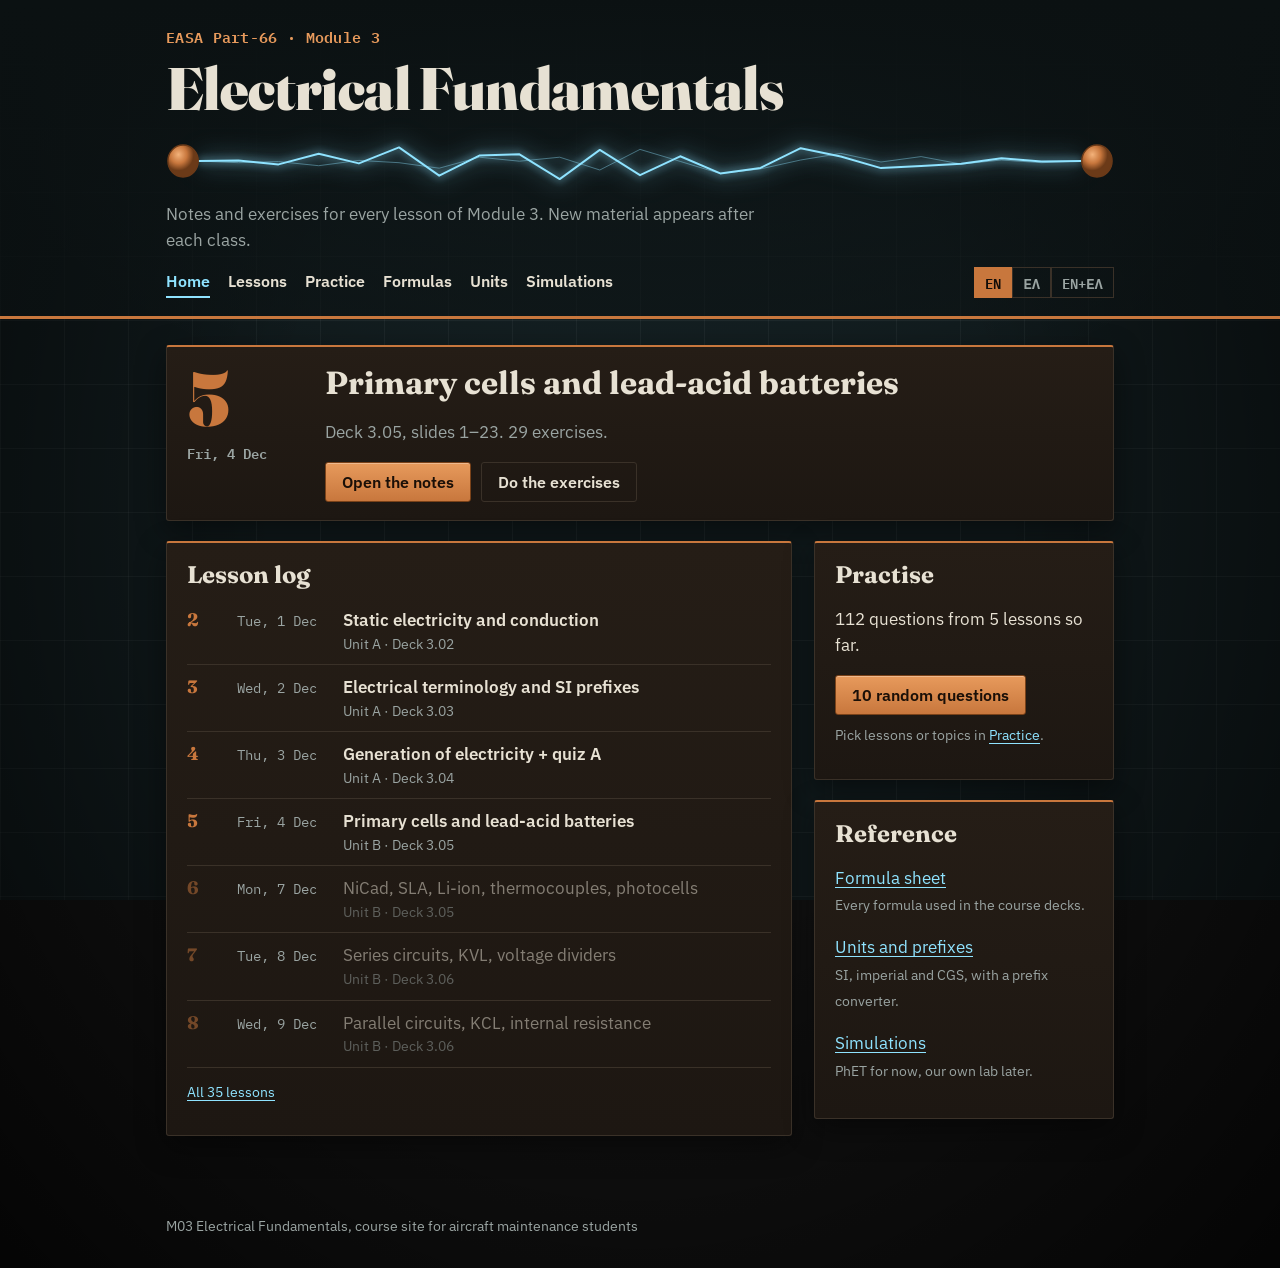
==== index.html @ 96c4f8b4 "Version-stamp scripts and styles so browsers never mix new pages with cached old files Co-Authored-B" ====
<!DOCTYPE html>
<html lang="en">
<head>
<meta charset="utf-8">
<meta name="viewport" content="width=device-width, initial-scale=1">
<title>Electrical Fundamentals · M03</title>
<link rel="stylesheet" href="assets/lab.css?v=0a7dfa27">
</head>
<body>
<main>
  <section class="panel" id="today" aria-live="polite"></section>
  <div class="cols">
    <section class="panel"><h2>Lesson log</h2><ol class="log" id="log"></ol>
      <p class="small"><a href="lessons.html">All 35 lessons</a></p></section>
    <aside>
      <section class="panel"><h2>Practise</h2><div id="practice"></div></section>
      <section class="panel"><h2>Reference</h2>
        <p><a href="formulas.html">Formula sheet</a><br><span class="mute small">Every formula used in the course decks.</span></p>
        <p><a href="units.html">Units and prefixes</a><br><span class="mute small">SI, imperial and CGS, with a prefix converter.</span></p>
        <p><a href="sims.html">Simulations</a><br><span class="mute small">PhET for now, our own lab later.</span></p>
      </section>
    </aside>
  </div>
</main>
<footer>M03 Electrical Fundamentals, course site for aircraft maintenance students</footer>
<script src="data/lessons.js?v=40550939"></script>
<script src="data/bank.js?v=d99ef734"></script>
<script src="assets/core.js?v=77472d13"></script>
<script>
// Home page: the latest published lesson, the lesson log around it, and quick practice links.
class HomePage {
  constructor() { this.bank = new Bank(window.M3_BANK); this.today = new Date().toISOString().slice(0, 10); }

  latest() {
    const pub = Site.published().filter(l => l.date <= this.today);
    return pub[pub.length - 1] || Site.published()[0];
  }

  renderToday() {
    const l = this.latest();
    if (!l) { $('today').innerHTML = '<h2>No lessons published yet</h2><p class="mute">The first lesson appears here on its day.</p>'; return; }
    const n = this.bank.pick({lessons: [l.id]}).length;
    const when = l.date === this.today ? 'Today' : Site.fmtDate(l.date);
    $('today').innerHTML = `<div class="today"><div class="no">${l.n}<small>${esc(when)}</small></div><div>
      <h2>${esc(l.title.en)}</h2>
      <p class="mute">Deck ${esc(l.topics.join(', '))}${l.slides ? ', slides ' + esc(l.slides) : ''}. ${n} exercises.</p>
      <div class="row"><a class="btn" href="lesson.html?id=${l.id}">Open the notes</a>
      <a class="btn alt" href="lesson.html?id=${l.id}#exercises">Do the exercises</a></div></div></div>`;
  }

  renderLog() {
    const all = Site.lessons(), cur = this.latest(), i = Math.max(0, all.indexOf(cur));
    const slice = all.slice(Math.max(0, i - 3), i + 4);
    const best = Store.get('best', {});
    $('log').innerHTML = slice.map(l => {
      const pub = l.status === 'published', b = best['lesson-' + l.id];
      const title = pub ? `<a href="lesson.html?id=${l.id}">${esc(l.title.en)}</a>` : esc(l.title.en);
      return `<li class="${pub ? '' : 'planned'}"><span class="n">${l.n}</span><span class="d">${esc(Site.fmtDate(l.date))}</span>
        <span class="t">${title}<small>${esc((l.unit && l.unit !== 'R' ? 'Unit ' + l.unit + ' · ' : '') + (l.topics.length > 3 ? 'Review' : 'Deck ' + l.topics.join(', ')))}</small></span>
        <span class="q">${b ? b.ok + '/' + b.n : ''}</span></li>`;
    }).join('');
  }

  renderPractice() {
    const qs = this.bank.pick(), lessons = [...new Set(qs.map(q => q.lesson))];
    $('practice').innerHTML = `<p>${qs.length} questions from ${lessons.length} lesson${lessons.length === 1 ? '' : 's'} so far.</p>
      <div class="row"><a class="btn" href="practice.html?n=10">10 random questions</a></div>
      <p class="small mute" style="margin-top:10px">Pick lessons or topics in <a href="practice.html">Practice</a>.</p>`;
  }

  init() { Site.header('Notes and exercises for every lesson of Module 3. New material appears after each class.');
    this.renderToday(); this.renderLog(); this.renderPractice(); }
}
new HomePage().init();
</script>
</body>
</html>
---- assets/lab.css ----
/* M03 Electrical Fundamentals: "mad scientist's lab" theme.
   Dark tiled lab wall, bakelite panels with copper edges, lesson notes on graph-paper notebook pages,
   one Tesla arc in the header. Edit the variables below for quick changes. */
@import url("https://fonts.googleapis.com/css2?family=Fraunces:opsz,wght@9..144,500;9..144,700;9..144,900&family=IBM+Plex+Sans:wght@400;600&family=IBM+Plex+Mono:wght@400;600&family=Caveat:wght@600&display=swap");

:root {
  --wall: #10191b;        /* lab tiles */
  --bench: #1d1712;       /* bakelite panels */
  --bench-2: #251d16;
  --copper: #c8773d;      /* coils, edges, buttons */
  --copper-hi: #e79a5c;
  --arc: #8fe3ff;         /* spark blue: links, focus, the arc */
  --hazard: #f0c23b;      /* warnings only */
  --paper: #ece5d2;       /* notebook pages */
  --paper-ink: #22201b;
  --paper-grid: rgba(60, 110, 140, .16);
  --redink: #b23a2a;      /* margin notes */
  --text: #e7e1d3;
  --mute: #9aa4a2;
  --line: #3a3128;
  --ok: #6fd39a;
  --bad: #ff7a6b;
  --display: "Fraunces", Georgia, serif;
  --body: "IBM Plex Sans", system-ui, sans-serif;
  --mono: "IBM Plex Mono", ui-monospace, Consolas, monospace;
  --hand: "Caveat", "Segoe Print", cursive;
  color-scheme: dark;
}

* { box-sizing: border-box; }
html { -webkit-text-size-adjust: 100%; }
body {
  margin: 0; color: var(--text); font: 17px/1.55 var(--body);
  background:
    radial-gradient(ellipse 80% 50% at 50% 0%, rgba(143, 227, 255, .10), transparent 70%),
    radial-gradient(ellipse at 50% 40%, transparent 40%, rgba(0, 0, 0, .75) 100%),
    url("data:image/svg+xml;utf8,<svg xmlns='http://www.w3.org/2000/svg' width='64' height='64'><rect width='64' height='64' fill='%2310191b'/><path d='M0 .5H64M.5 0V64' stroke='%23ffffff' stroke-opacity='.045'/></svg>") fixed;
  min-height: 100vh;
}
a { color: var(--arc); text-underline-offset: 3px; }
a:hover { color: #fff; }
:focus-visible { outline: 2px solid var(--arc); outline-offset: 3px; }
::selection { background: var(--copper); color: #120d09; }
h1, h2, h3 { font-family: var(--display); font-weight: 700; line-height: 1.15; margin: 0 0 .4em; }
h2 { font-size: 28px; }
h3 { font-size: 21px; margin-top: 1.2em; }
code, .mono { font-family: var(--mono); font-size: .92em; }

/* ---------- header: title + the arc ---------- */
.lab-head { position: relative; padding: 28px 0 18px; border-bottom: 3px solid var(--copper);
  background: linear-gradient(#0b1112, rgba(11, 17, 18, .6)); }
.lab-head .wrap { max-width: 980px; margin: 0 auto; padding: 0 16px; }
.lab-head h1 { font-size: clamp(34px, 6vw, 60px); font-weight: 900; letter-spacing: -.01em; margin: 0;
  font-variation-settings: "opsz" 144; cursor: pointer; }
.lab-head h1 small { display: block; font: 600 15px/1.3 var(--mono); color: var(--copper-hi); letter-spacing: .02em; margin-bottom: 6px; }
.lab-head p { margin: 8px 0 0; color: var(--mute); max-width: 62ch; }
.arc { display: block; width: 100%; height: 64px; margin: 6px 0 2px; overflow: visible; }
.arc .electrode { fill: url(#copperGrad); stroke: #6b3a18; stroke-width: 1.5; }
.arc .bolt { fill: none; stroke: var(--arc); stroke-width: 2; stroke-linejoin: round;
  filter: drop-shadow(0 0 4px var(--arc)) drop-shadow(0 0 12px rgba(143, 227, 255, .6)); }
.arc .bolt.faint { stroke-width: 1; opacity: .45; }
.site-nav { display: flex; flex-wrap: wrap; gap: 6px 18px; margin-top: 14px; }
.site-nav a { color: var(--text); text-decoration: none; font-weight: 600; font-size: 16px; padding: 2px 0;
  border-bottom: 2px solid transparent; }
.site-nav a:hover, .site-nav a[aria-current=page] { color: var(--arc); border-bottom-color: var(--arc); }
.lang { margin-left: auto; display: inline-flex; gap: 0; }
.lang button { background: transparent; color: var(--mute); border: 1px solid var(--line); padding: 2px 10px;
  font: 600 14px var(--mono); cursor: pointer; }
.lang button[aria-pressed=true] { color: #120d09; background: var(--copper); border-color: var(--copper); }

/* ---------- layout ---------- */
main { max-width: 980px; margin: 26px auto 60px; padding: 0 16px; }
.cols { display: grid; grid-template-columns: minmax(0, 1fr) 300px; gap: 22px; align-items: start; }
@media (max-width: 860px) { .cols { grid-template-columns: 1fr; } }
.panel { background: linear-gradient(var(--bench-2), var(--bench)); border: 1px solid var(--line);
  border-top: 2px solid var(--copper); border-radius: 3px; padding: 18px 20px; margin-bottom: 20px;
  box-shadow: 0 10px 30px rgba(0, 0, 0, .45); }
.panel h2 { font-size: 24px; }
.mute { color: var(--mute); }
.small { font-size: 14px; }
.row { display: flex; flex-wrap: wrap; gap: 10px; align-items: center; }
.spacer { flex: 1; }

/* ---------- buttons, chips, inputs ---------- */
.btn, button.btn { display: inline-block; font: 600 16px var(--body); cursor: pointer; text-decoration: none;
  color: #1a0f07; background: linear-gradient(var(--copper-hi), var(--copper)); border: 1px solid #7a4219;
  border-radius: 3px; padding: 9px 16px; box-shadow: inset 0 1px 0 rgba(255, 255, 255, .3); }
.btn:hover { filter: brightness(1.1); color: #1a0f07; }
.btn.alt { background: transparent; color: var(--text); border-color: var(--line); box-shadow: none; }
.btn.alt:hover { border-color: var(--arc); color: var(--arc); }
.btn[disabled] { opacity: .45; cursor: default; filter: none; }
.chips { display: flex; flex-wrap: wrap; gap: 6px; }
.chip { font: 400 14px var(--body); color: var(--text); background: rgba(255, 255, 255, .03); border: 1px solid var(--line);
  border-radius: 99px; padding: 3px 12px; cursor: pointer; text-decoration: none; }
.chip:hover { border-color: var(--arc); color: var(--arc); }
.chip[aria-pressed=true] { background: var(--arc); border-color: var(--arc); color: #06161c; }
.chip small { opacity: .7; margin-left: 4px; }
label { display: block; font-size: 14px; color: var(--mute); margin-bottom: 4px; }
input, select { font: 16px var(--body); color: var(--text); background: #0d1314; border: 1px solid var(--line);
  border-radius: 3px; padding: 8px 10px; }
fieldset { border: 0; padding: 0; margin: 0 0 14px; }
legend { font-family: var(--display); font-weight: 700; font-size: 18px; margin-bottom: 6px; }

/* ---------- today's experiment (home hero) ---------- */
.today { display: grid; grid-template-columns: 120px minmax(0, 1fr); gap: 18px; align-items: start; }
@media (max-width: 560px) { .today { grid-template-columns: 1fr; } }
.today .no { font: 900 76px/0.9 var(--display); color: var(--copper); font-variation-settings: "opsz" 144; }
.today .no small { display: block; font: 600 14px var(--mono); color: var(--mute); margin-top: 8px; }
.today h2 { font-size: 32px; margin-bottom: 6px; }

/* ---------- course units (lessons page) ---------- */
.unit-jump { margin-bottom: 14px; }
.unit { scroll-margin-top: 12px; }
.unit-head { display: grid; grid-template-columns: 52px minmax(0, 1fr) auto; gap: 14px; align-items: center; margin-bottom: 10px; }
.unit-head h2 { margin: 0; }
.unit-head p { margin: 2px 0 0; }
.unit-head .alt { display: block; font-size: 16px; color: var(--mute); font-weight: 400; }
.unit-head .letter { font: 900 44px/1 var(--display); color: var(--copper); text-align: center; }
@media (max-width: 560px) { .unit-head { grid-template-columns: 30px minmax(0, 1fr) auto; gap: 10px; } .unit-head .letter { font-size: 30px; } .unit-head h2 { font-size: 20px; } }
.unit-head .progress { font: 600 14px var(--mono); color: var(--mute); border: 1px solid var(--line); border-radius: 99px; padding: 2px 10px; }

/* ---------- lesson log (a real sequence, so it is numbered) ---------- */
.log { list-style: none; margin: 0; padding: 0; }
.log li { display: grid; grid-template-columns: 40px 96px minmax(0, 1fr) auto; gap: 10px; align-items: baseline;
  padding: 9px 0; border-bottom: 1px solid var(--line); }
.log .n { font: 700 18px var(--display); color: var(--copper); }
.log .d { font: 14px var(--mono); color: var(--mute); }
.log .t a { color: var(--text); text-decoration: none; font-weight: 600; }
.log .t a:hover { color: var(--arc); }
.log .t small { display: block; color: var(--mute); font-size: 14px; }
.log .q { font: 13px var(--mono); color: var(--mute); white-space: nowrap; }
.log li.planned .t, .log li.planned .n { opacity: .5; }
.log li.break { grid-template-columns: 1fr; color: var(--mute); font-style: italic; }
@media (max-width: 560px) { .log li { grid-template-columns: 34px minmax(0, 1fr); gap: 2px 10px; } .log .n { grid-row: span 3; } .log .d, .log .t, .log .q { grid-column: 2; } }

/* ---------- notebook page (lesson notes) ---------- */
.notebook { position: relative; color: var(--paper-ink); background-color: var(--paper);
  background-image:
    linear-gradient(90deg, transparent 54px, rgba(178, 58, 42, .45) 54px 56px, transparent 56px),
    linear-gradient(var(--paper-grid) 1px, transparent 1px),
    linear-gradient(90deg, var(--paper-grid) 1px, transparent 1px);
  background-size: 100% 100%, 22px 22px, 22px 22px;
  padding: 30px 28px 30px 76px; border-radius: 2px; margin-bottom: 22px;
  box-shadow: 0 1px 0 #c9bfa6, 0 14px 34px rgba(0, 0, 0, .55); line-height: 1.6; }
.notebook h1, .notebook h2, .notebook h3 { color: #1a1814; }
.notebook h1 { font-size: 34px; }
.notebook h2 { font-size: 25px; margin-top: 1.4em; border-bottom: 2px solid rgba(34, 32, 27, .25); padding-bottom: 2px; }
.notebook a { color: #1d5f86; }
.notebook code { background: rgba(34, 32, 27, .07); padding: 0 4px; }
.notebook table { border-collapse: collapse; margin: 10px 0; font-size: 15px; }
.notebook th, .notebook td { border: 1px solid rgba(34, 32, 27, .3); padding: 4px 8px; text-align: left; }
.notebook blockquote { margin: 14px 0; padding: 4px 0 4px 14px; border-left: 3px solid var(--redink);
  font: 600 22px/1.25 var(--hand); color: var(--redink); }
.notebook blockquote p { margin: 4px 0; }
.notebook .formula, .notebook pre { white-space: pre-wrap; font-family: var(--mono); background: rgba(255, 255, 255, .55);
  border: 1px dashed rgba(34, 32, 27, .35); padding: 8px 12px; overflow-x: auto; }
.notebook img { max-width: 100%; }
.notebook .ref { display: inline-block; margin: 0 0 8px; padding: 2px 10px; font: 600 14px var(--mono); color: #6b3a18;
  background: rgba(200, 119, 61, .14); border: 1px solid rgba(200, 119, 61, .5); border-radius: 2px; }
.notebook .katex-display { overflow-x: auto; overflow-y: hidden; padding: 4px 0; }
@media (max-width: 560px) { .notebook { padding: 22px 16px 22px 44px;
  background-image: linear-gradient(90deg, transparent 30px, rgba(178, 58, 42, .45) 30px 32px, transparent 32px),
    linear-gradient(var(--paper-grid) 1px, transparent 1px), linear-gradient(90deg, var(--paper-grid) 1px, transparent 1px); } }

/* ---------- quiz ---------- */
.qcard { border-top: 1px solid var(--line); padding: 16px 0; }
.qcard:first-child { border-top: 0; }
.qmeta { font: 13px var(--mono); color: var(--mute); margin-bottom: 6px; }
.qtext { font-size: 18px; font-weight: 600; margin: 0 0 10px; }
.qtext .alt, .opt .alt, .expl .alt { display: block; font-weight: 400; font-size: .88em; color: var(--mute); }
.opt { display: flex; gap: 10px; width: 100%; text-align: left; font: 16px var(--body); color: var(--text);
  background: #0d1314; border: 1px solid var(--line); border-left: 4px solid var(--line); border-radius: 2px;
  padding: 9px 12px; margin-bottom: 7px; cursor: pointer; }
.opt b { font-family: var(--mono); color: var(--copper-hi); }
.opt:hover:not(:disabled) { border-color: var(--arc); }
.opt.sel { border-left-color: var(--arc); background: rgba(143, 227, 255, .08); }
.opt.ok { border-color: var(--ok); border-left-color: var(--ok); background: rgba(111, 211, 154, .12); }
.opt.bad { border-color: var(--bad); border-left-color: var(--bad); background: rgba(255, 122, 107, .12); }
.opt:disabled { cursor: default; }
.expl { margin-top: 8px; padding: 8px 12px; border-left: 4px solid var(--copper); background: rgba(200, 119, 61, .10); font-size: 15px; }
.expl p { margin: 0 0 4px; }
.score { font: 900 40px/1 var(--display); color: var(--copper-hi); }
.score.pass { color: var(--ok); } .score.fail { color: var(--bad); }
.status { font: 12px var(--mono); padding: 1px 6px; border: 1px solid var(--line); border-radius: 2px; }
.status.new { color: var(--hazard); border-color: var(--hazard); }
.status.approved { color: var(--ok); border-color: var(--ok); }
.status.fix { color: var(--bad); border-color: var(--bad); }
.status.retired { color: var(--mute); }

/* ---------- tables (formulas, units) ---------- */
table.data { width: 100%; border-collapse: collapse; font-size: 15px; }
table.data th { text-align: left; font-family: var(--display); color: var(--copper-hi); font-weight: 700; padding: 6px 8px; border-bottom: 2px solid var(--copper); }
table.data td { padding: 6px 8px; border-bottom: 1px solid var(--line); vertical-align: top; }
table.data td.f { font-family: var(--mono); white-space: nowrap; }
.scroll { overflow-x: auto; }

.warn { border: 1px solid var(--hazard); border-left: 6px solid var(--hazard); padding: 8px 12px; color: var(--text); background: rgba(240, 194, 59, .07); }
footer { max-width: 980px; margin: 0 auto 30px; padding: 0 16px; color: var(--mute); font-size: 14px; }

@media (prefers-reduced-motion: reduce) { * { animation: none !important; transition: none !important; } }
@media print { body { background: #fff; color: #000; } .lab-head, .site-nav, footer, #exercises { display: none; } .notebook { box-shadow: none; } }
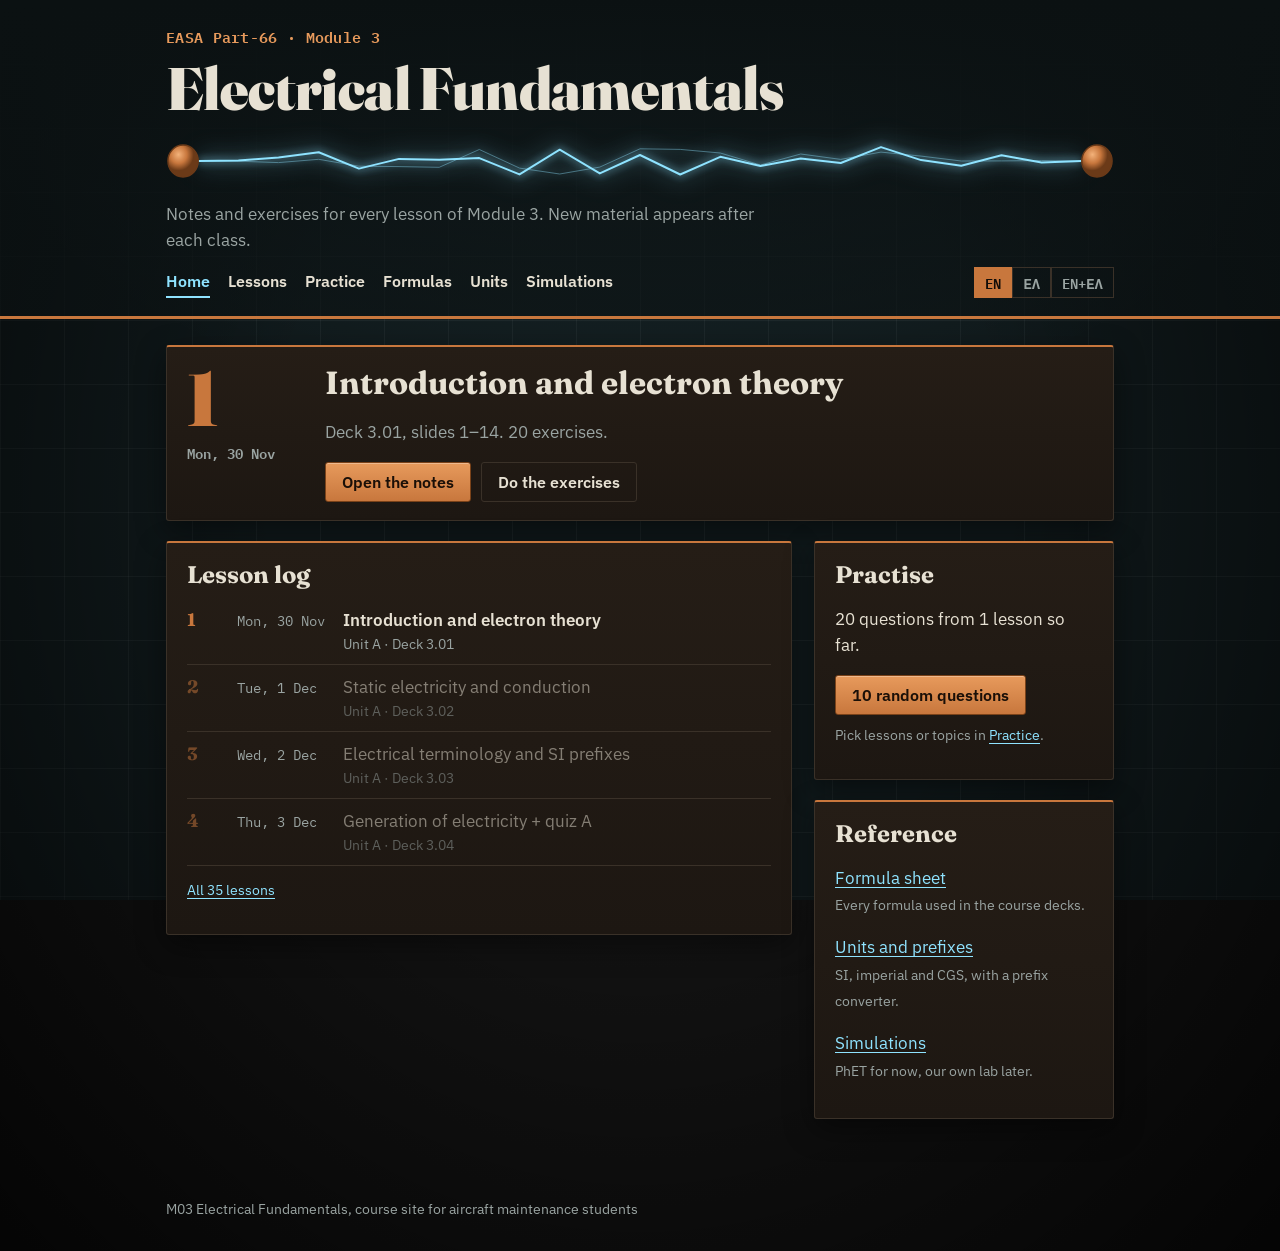
==== commit 651779ce: "Keep only lesson 1: remove L02–L05 notes, questions and going-deeper files; prune unused hints Co-Au" ====
--- a/index.html
+++ b/index.html
@@ -23,8 +23,8 @@
   </div>
 </main>
 <footer>M03 Electrical Fundamentals, course site for aircraft maintenance students</footer>
-<script src="data/lessons.js?v=40550939"></script>
-<script src="data/bank.js?v=d99ef734"></script>
+<script src="data/lessons.js?v=db9a79ab"></script>
+<script src="data/bank.js?v=d0c1000e"></script>
 <script src="assets/core.js?v=77472d13"></script>
 <script>
 // Home page: the latest published lesson, the lesson log around it, and quick practice links.
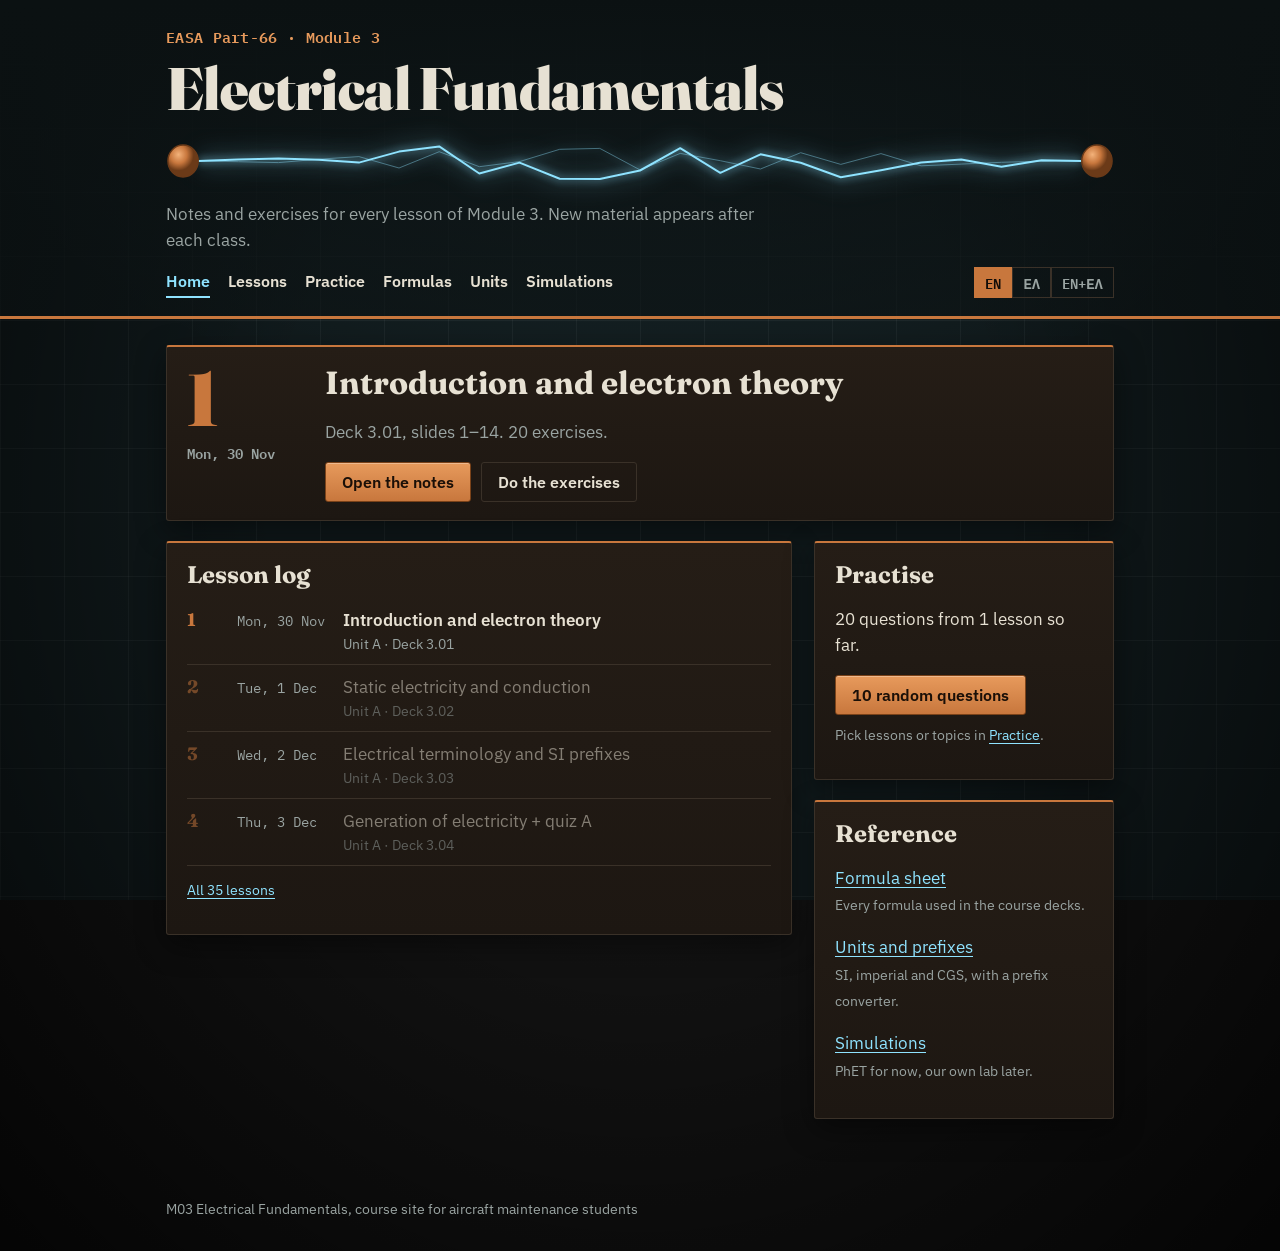
==== commit 30700815: "L01 going deeper: 2n², energy levels, shell filling, electron mass, energy bands, free electrons in " ====
--- a/index.html
+++ b/index.html
@@ -23,7 +23,7 @@
   </div>
 </main>
 <footer>M03 Electrical Fundamentals, course site for aircraft maintenance students</footer>
-<script src="data/lessons.js?v=db9a79ab"></script>
+<script src="data/lessons.js?v=f00013fa"></script>
 <script src="data/bank.js?v=d0c1000e"></script>
 <script src="assets/core.js?v=77472d13"></script>
 <script>
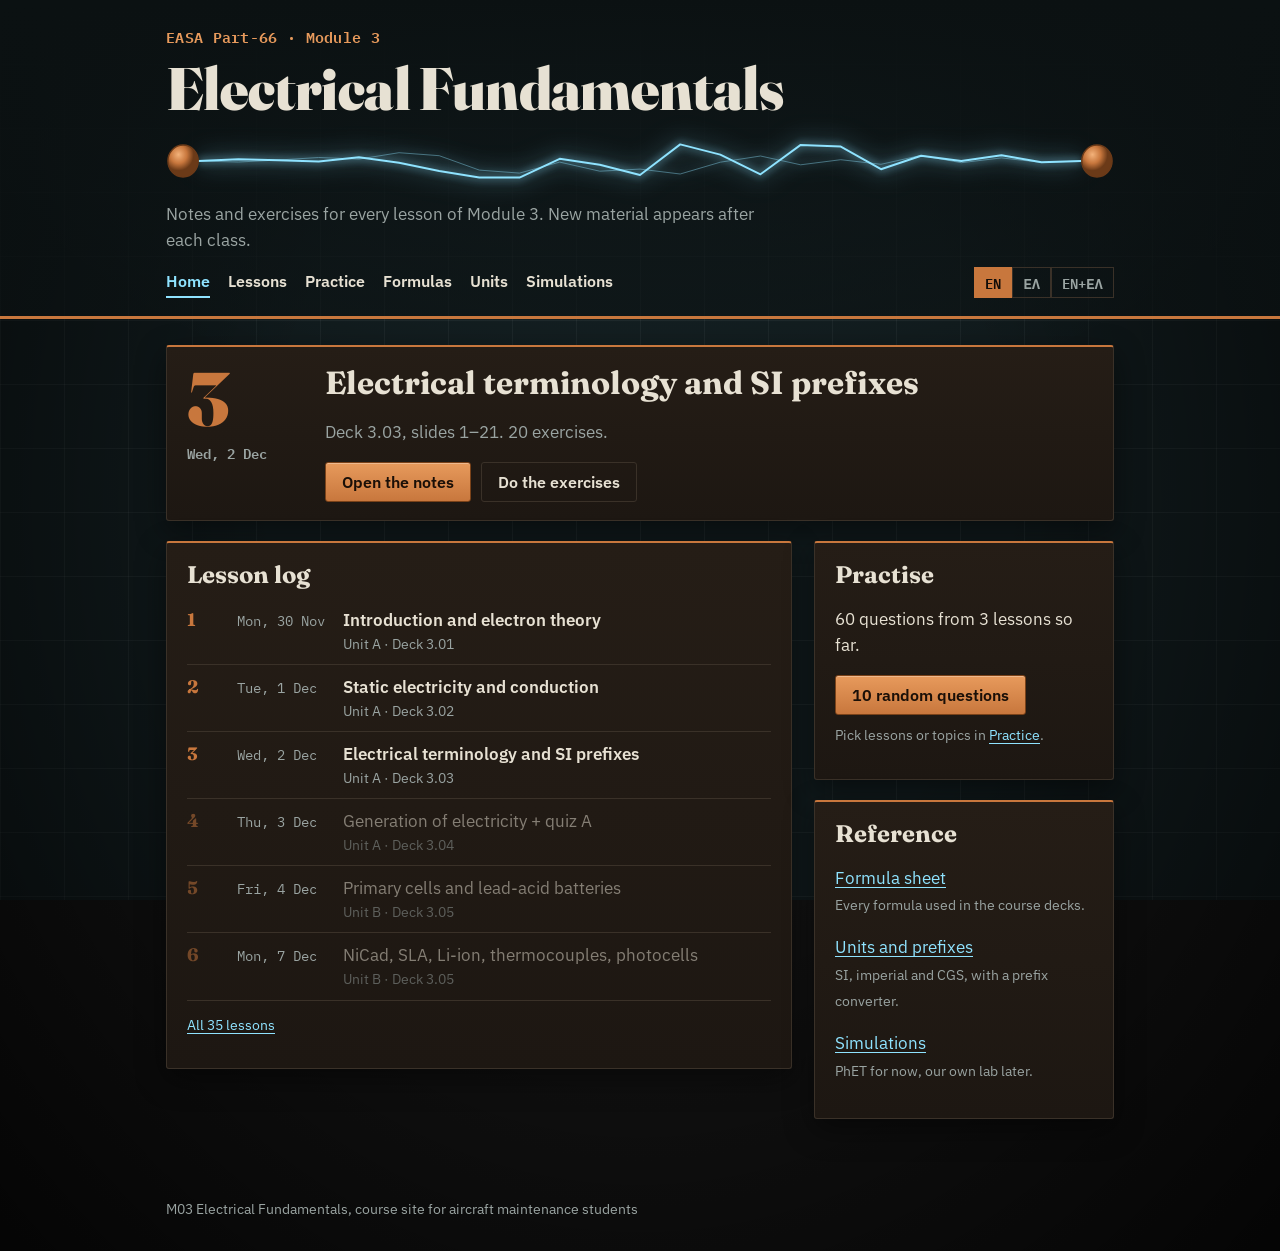
==== commit 39689007: "L02 and L03: lessons of the day, 40 exam-style questions, going deeper (statistical physics of condu" ====
--- a/index.html
+++ b/index.html
@@ -23,8 +23,8 @@
   </div>
 </main>
 <footer>M03 Electrical Fundamentals, course site for aircraft maintenance students</footer>
-<script src="data/lessons.js?v=f00013fa"></script>
-<script src="data/bank.js?v=d0c1000e"></script>
+<script src="data/lessons.js?v=b7285cd1"></script>
+<script src="data/bank.js?v=b652ae28"></script>
 <script src="assets/core.js?v=77472d13"></script>
 <script>
 // Home page: the latest published lesson, the lesson log around it, and quick practice links.
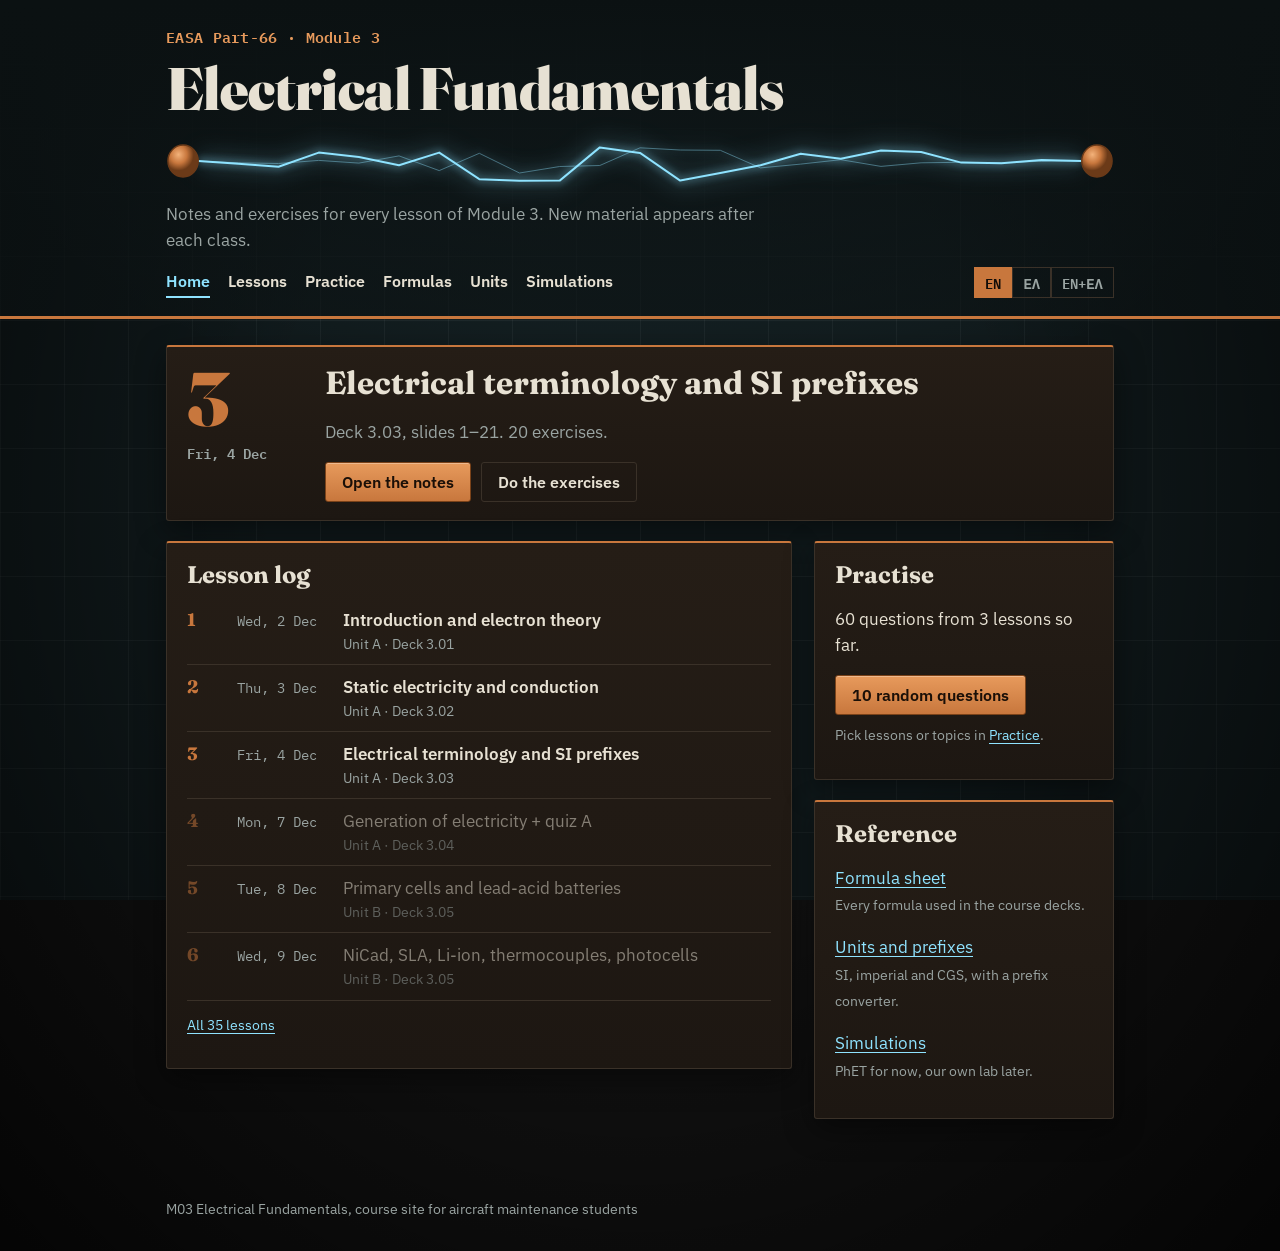
==== commit 2aad8ce5: "Course starts 2 Dec 2026: lesson dates computed from START, weekdays only, skipping breaks Co-Author" ====
--- a/index.html
+++ b/index.html
@@ -23,7 +23,7 @@
   </div>
 </main>
 <footer>M03 Electrical Fundamentals, course site for aircraft maintenance students</footer>
-<script src="data/lessons.js?v=b7285cd1"></script>
+<script src="data/lessons.js?v=205ec837"></script>
 <script src="data/bank.js?v=b652ae28"></script>
 <script src="assets/core.js?v=77472d13"></script>
 <script>
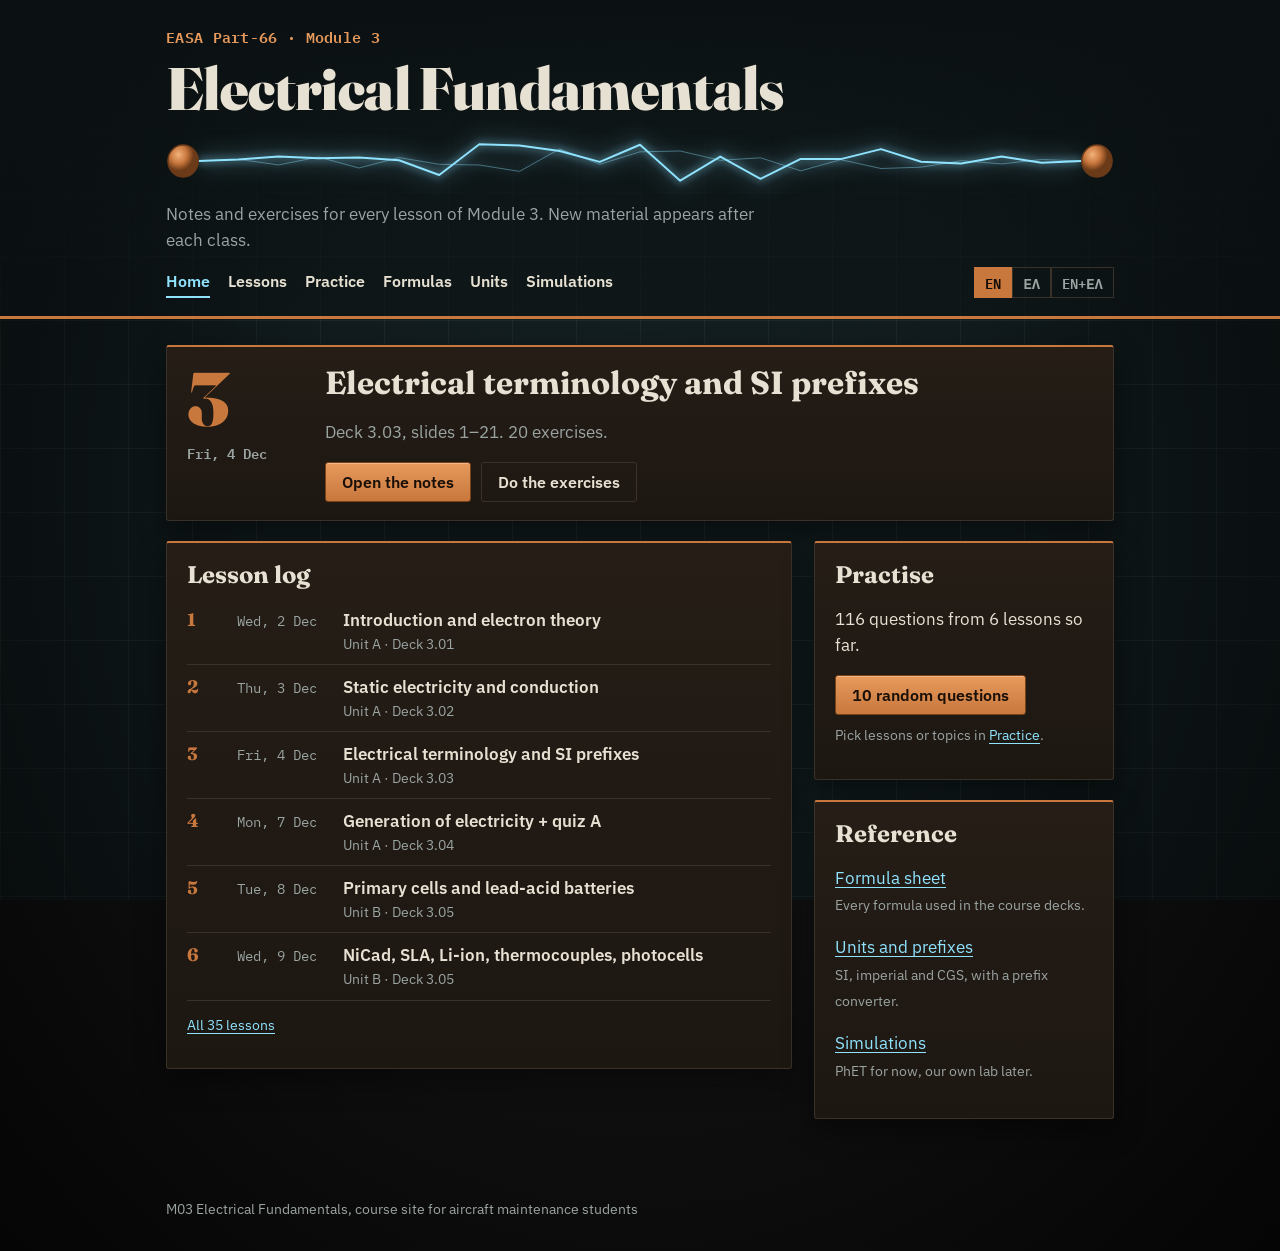
==== commit 9bcfde03: "L04–L06: generation of electricity, lead-acid, NiCad/SLA/Li-ion, thermocouples, photocells; 56 quest" ====
--- a/index.html
+++ b/index.html
@@ -23,8 +23,8 @@
   </div>
 </main>
 <footer>M03 Electrical Fundamentals, course site for aircraft maintenance students</footer>
-<script src="data/lessons.js?v=205ec837"></script>
-<script src="data/bank.js?v=b652ae28"></script>
+<script src="data/lessons.js?v=40877681"></script>
+<script src="data/bank.js?v=adff520b"></script>
 <script src="assets/core.js?v=77472d13"></script>
 <script>
 // Home page: the latest published lesson, the lesson log around it, and quick practice links.
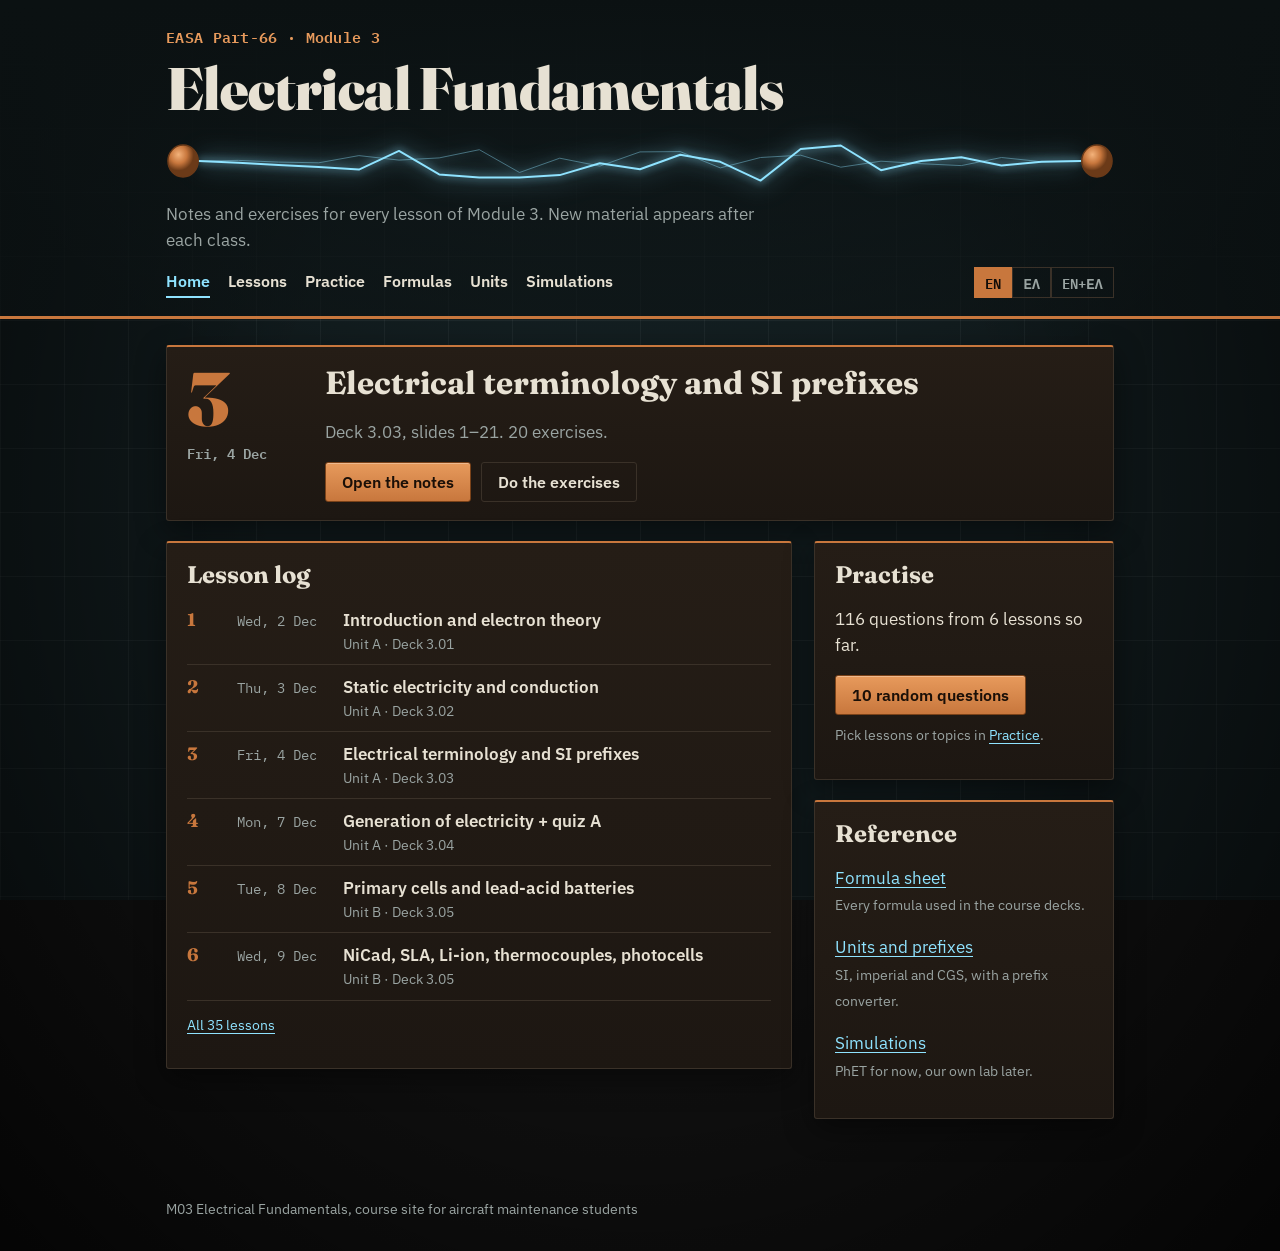
==== commit 48e1d15b: "Maxwell's equations extra (going deeper, Greek): each law with a worked example and history; extras " ====
--- a/index.html
+++ b/index.html
@@ -4,7 +4,7 @@
 <meta charset="utf-8">
 <meta name="viewport" content="width=device-width, initial-scale=1">
 <title>Electrical Fundamentals · M03</title>
-<link rel="stylesheet" href="assets/lab.css?v=0a7dfa27">
+<link rel="stylesheet" href="assets/lab.css?v=3cb6ec91">
 </head>
 <body>
 <main>
@@ -23,7 +23,7 @@
   </div>
 </main>
 <footer>M03 Electrical Fundamentals, course site for aircraft maintenance students</footer>
-<script src="data/lessons.js?v=40877681"></script>
+<script src="data/lessons.js?v=a546e49d"></script>
 <script src="data/bank.js?v=adff520b"></script>
 <script src="assets/core.js?v=77472d13"></script>
 <script>
--- a/assets/lab.css
+++ b/assets/lab.css
@@ -147,7 +147,7 @@
 .notebook h2 { font-size: 25px; margin-top: 1.4em; border-bottom: 2px solid rgba(34, 32, 27, .25); padding-bottom: 2px; }
 .notebook a { color: #1d5f86; }
 .notebook code { background: rgba(34, 32, 27, .07); padding: 0 4px; }
-.notebook table { border-collapse: collapse; margin: 10px 0; font-size: 15px; }
+.notebook table { border-collapse: collapse; margin: 10px 0; font-size: 15px; display: block; max-width: 100%; overflow-x: auto; }
 .notebook th, .notebook td { border: 1px solid rgba(34, 32, 27, .3); padding: 4px 8px; text-align: left; }
 .notebook blockquote { margin: 14px 0; padding: 4px 0 4px 14px; border-left: 3px solid var(--redink);
   font: 600 22px/1.25 var(--hand); color: var(--redink); }
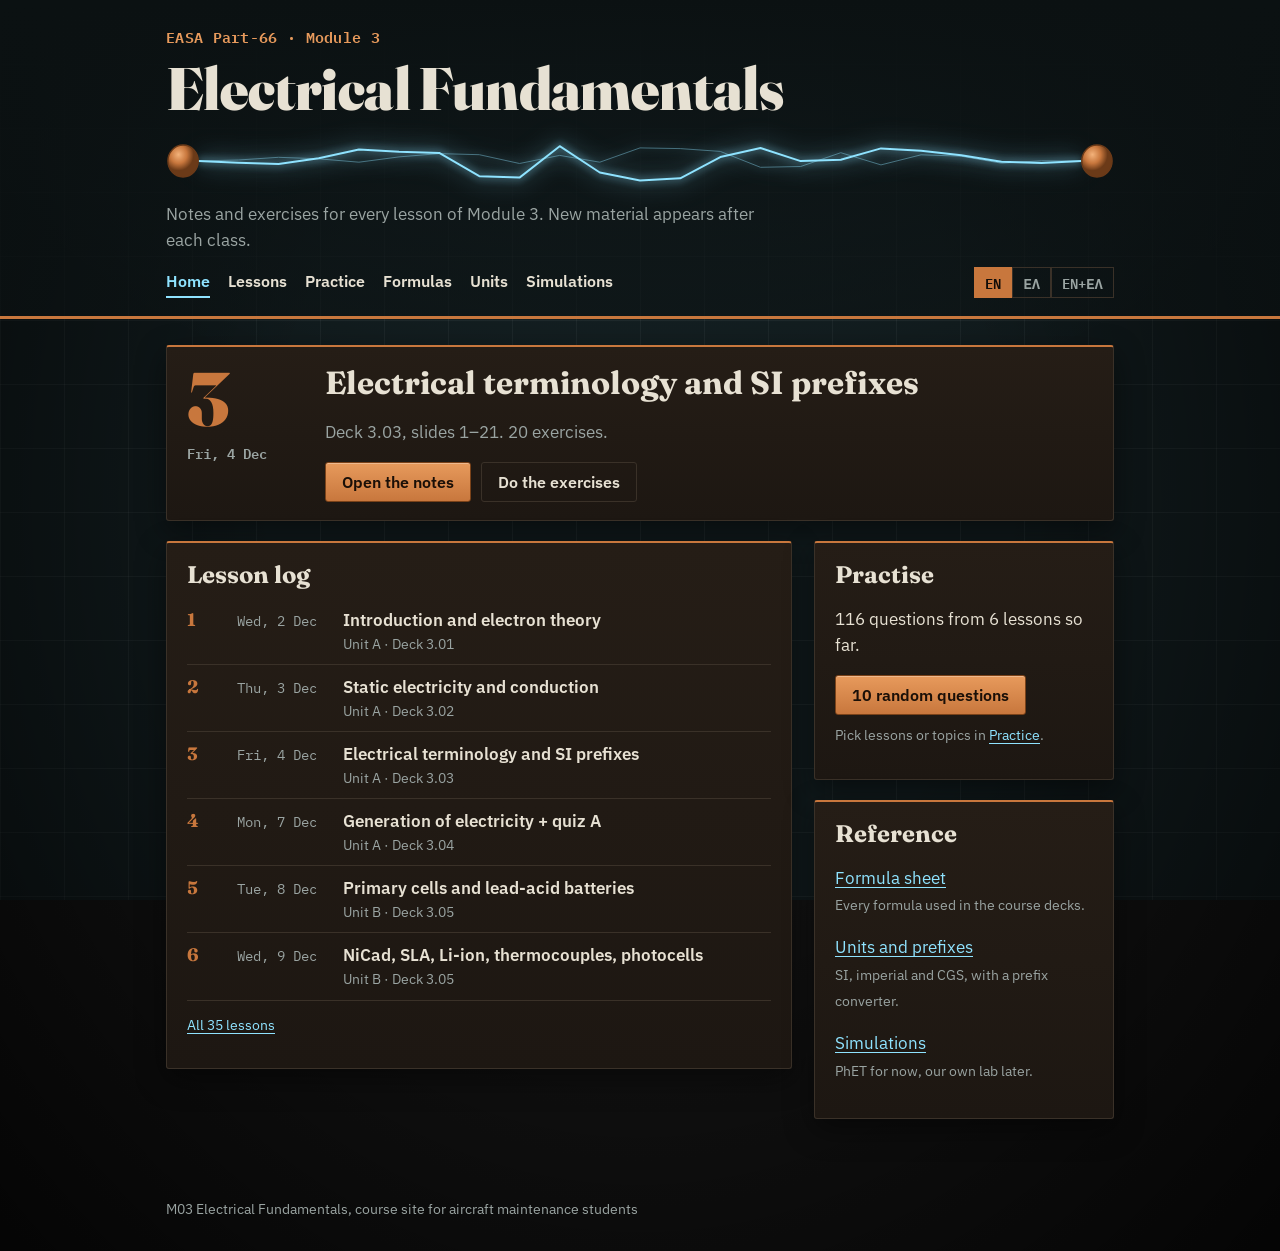
==== commit 2476d1a3: "Electromagnetism extras: Poynting, skin effect/eddy-current NDT, hysteresis, Paschen, lightning, ant" ====
--- a/index.html
+++ b/index.html
@@ -4,7 +4,7 @@
 <meta charset="utf-8">
 <meta name="viewport" content="width=device-width, initial-scale=1">
 <title>Electrical Fundamentals · M03</title>
-<link rel="stylesheet" href="assets/lab.css?v=3cb6ec91">
+<link rel="stylesheet" href="assets/lab.css?v=0d6c769b">
 </head>
 <body>
 <main>
@@ -23,7 +23,7 @@
   </div>
 </main>
 <footer>M03 Electrical Fundamentals, course site for aircraft maintenance students</footer>
-<script src="data/lessons.js?v=a546e49d"></script>
+<script src="data/lessons.js?v=b01915ba"></script>
 <script src="data/bank.js?v=adff520b"></script>
 <script src="assets/core.js?v=77472d13"></script>
 <script>
--- a/assets/lab.css
+++ b/assets/lab.css
@@ -157,6 +157,19 @@
 .notebook img { max-width: 100%; }
 .notebook .ref { display: inline-block; margin: 0 0 8px; padding: 2px 10px; font: 600 14px var(--mono); color: #6b3a18;
   background: rgba(200, 119, 61, .14); border: 1px solid rgba(200, 119, 61, .5); border-radius: 2px; }
+.notebook pre { white-space: pre; font-size: 13px; line-height: 1.45; }
+.notebook pre code { background: none; padding: 0; }
+.notebook figure { margin: 14px 0; }
+.notebook figure img { display: block; width: 100%; height: auto; }
+.notebook figcaption { font-size: 14px; color: #5b564b; margin-top: 4px; }
+.notebook .sim-box { margin: 16px 0; padding: 12px; background: rgba(255, 255, 255, .6); border: 1px solid rgba(34, 32, 27, .35); border-radius: 3px; }
+.notebook .sim-box canvas { display: block; }
+.notebook .sim-controls { display: flex; flex-wrap: wrap; gap: 8px 18px; margin-bottom: 8px; }
+.notebook .sim-controls label { color: var(--paper-ink); font-size: 14px; margin: 0; flex: 1 1 200px; }
+.notebook .sim-controls input[type=range] { width: 100%; accent-color: #b8622b; }
+.notebook .sim-controls select { background: #fff; color: var(--paper-ink); border-color: rgba(34, 32, 27, .35); width: 100%; }
+.notebook .sim-controls span { font-weight: 600; }
+.notebook .sim-out { font-size: 15px; margin: 8px 0 0; }
 .notebook .katex-display { overflow-x: auto; overflow-y: hidden; padding: 4px 0; }
 @media (max-width: 560px) { .notebook { padding: 22px 16px 22px 44px;
   background-image: linear-gradient(90deg, transparent 30px, rgba(178, 58, 42, .45) 30px 32px, transparent 32px),
